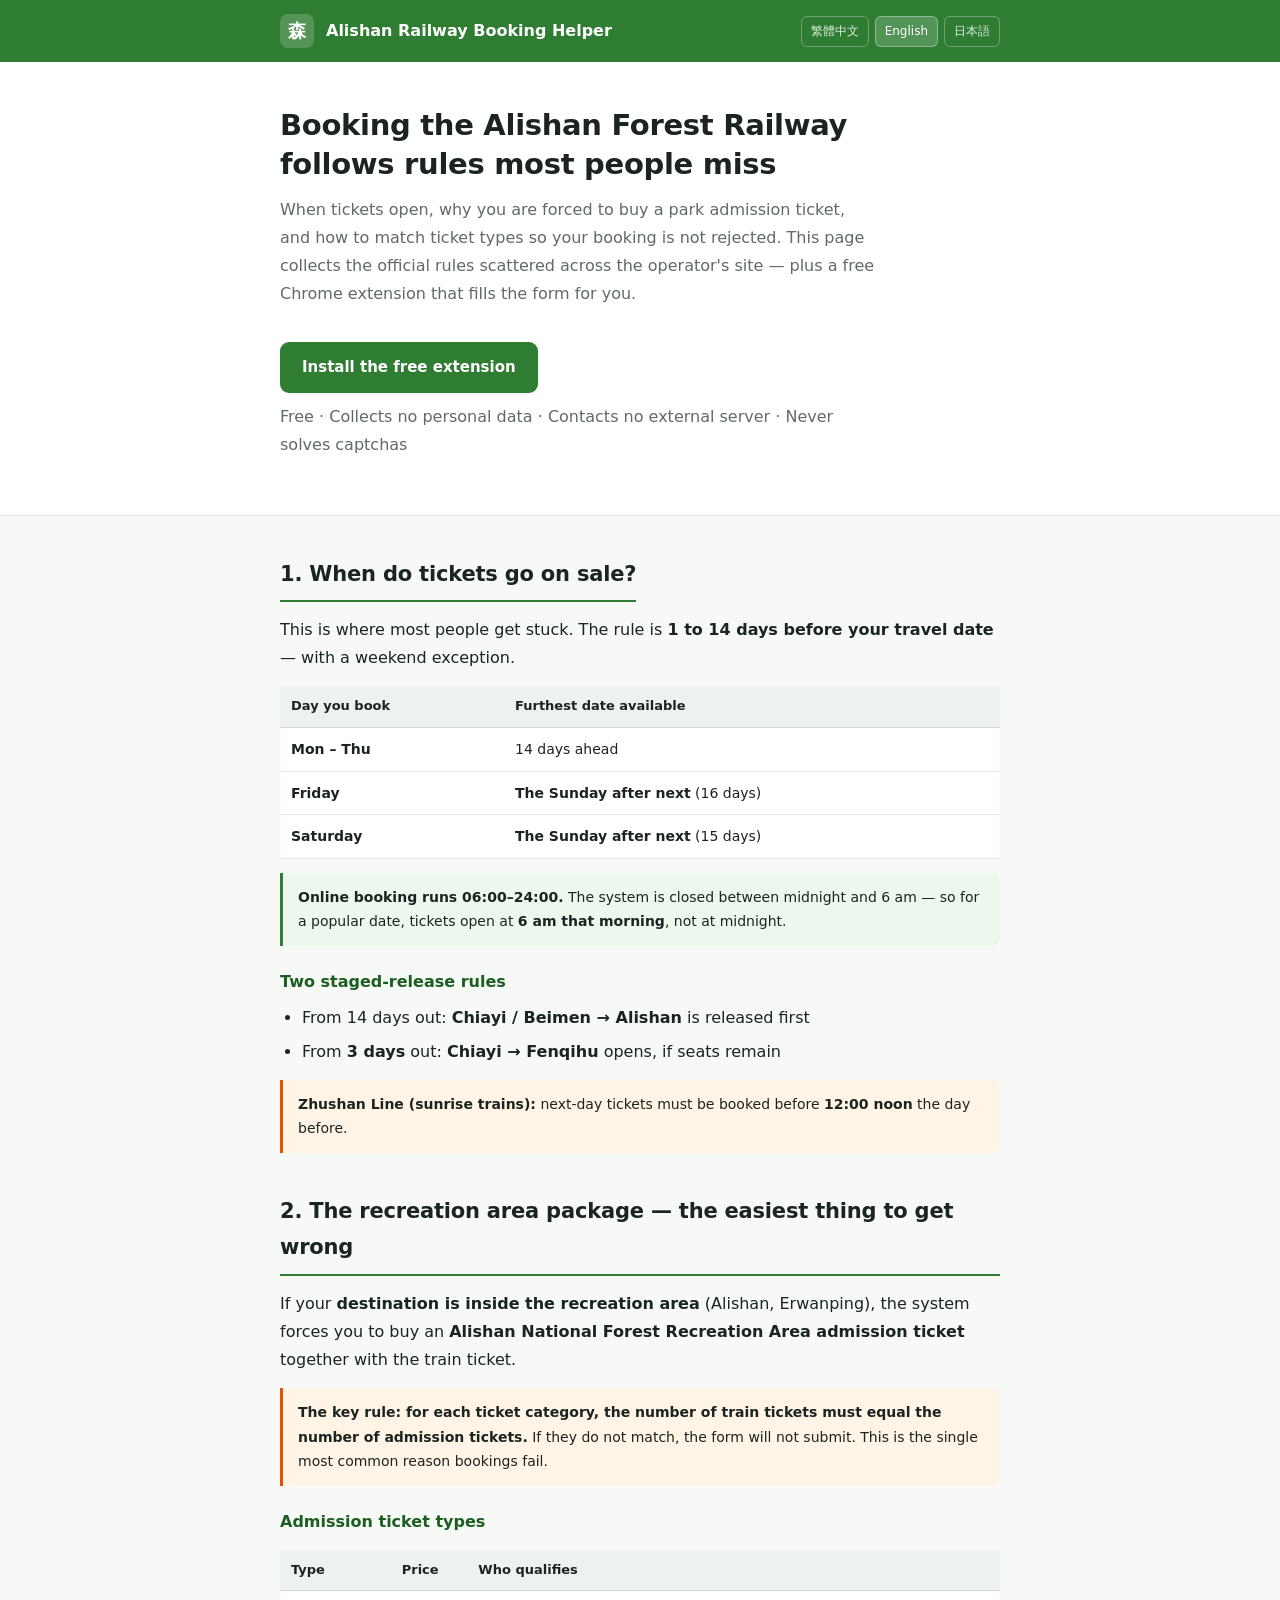
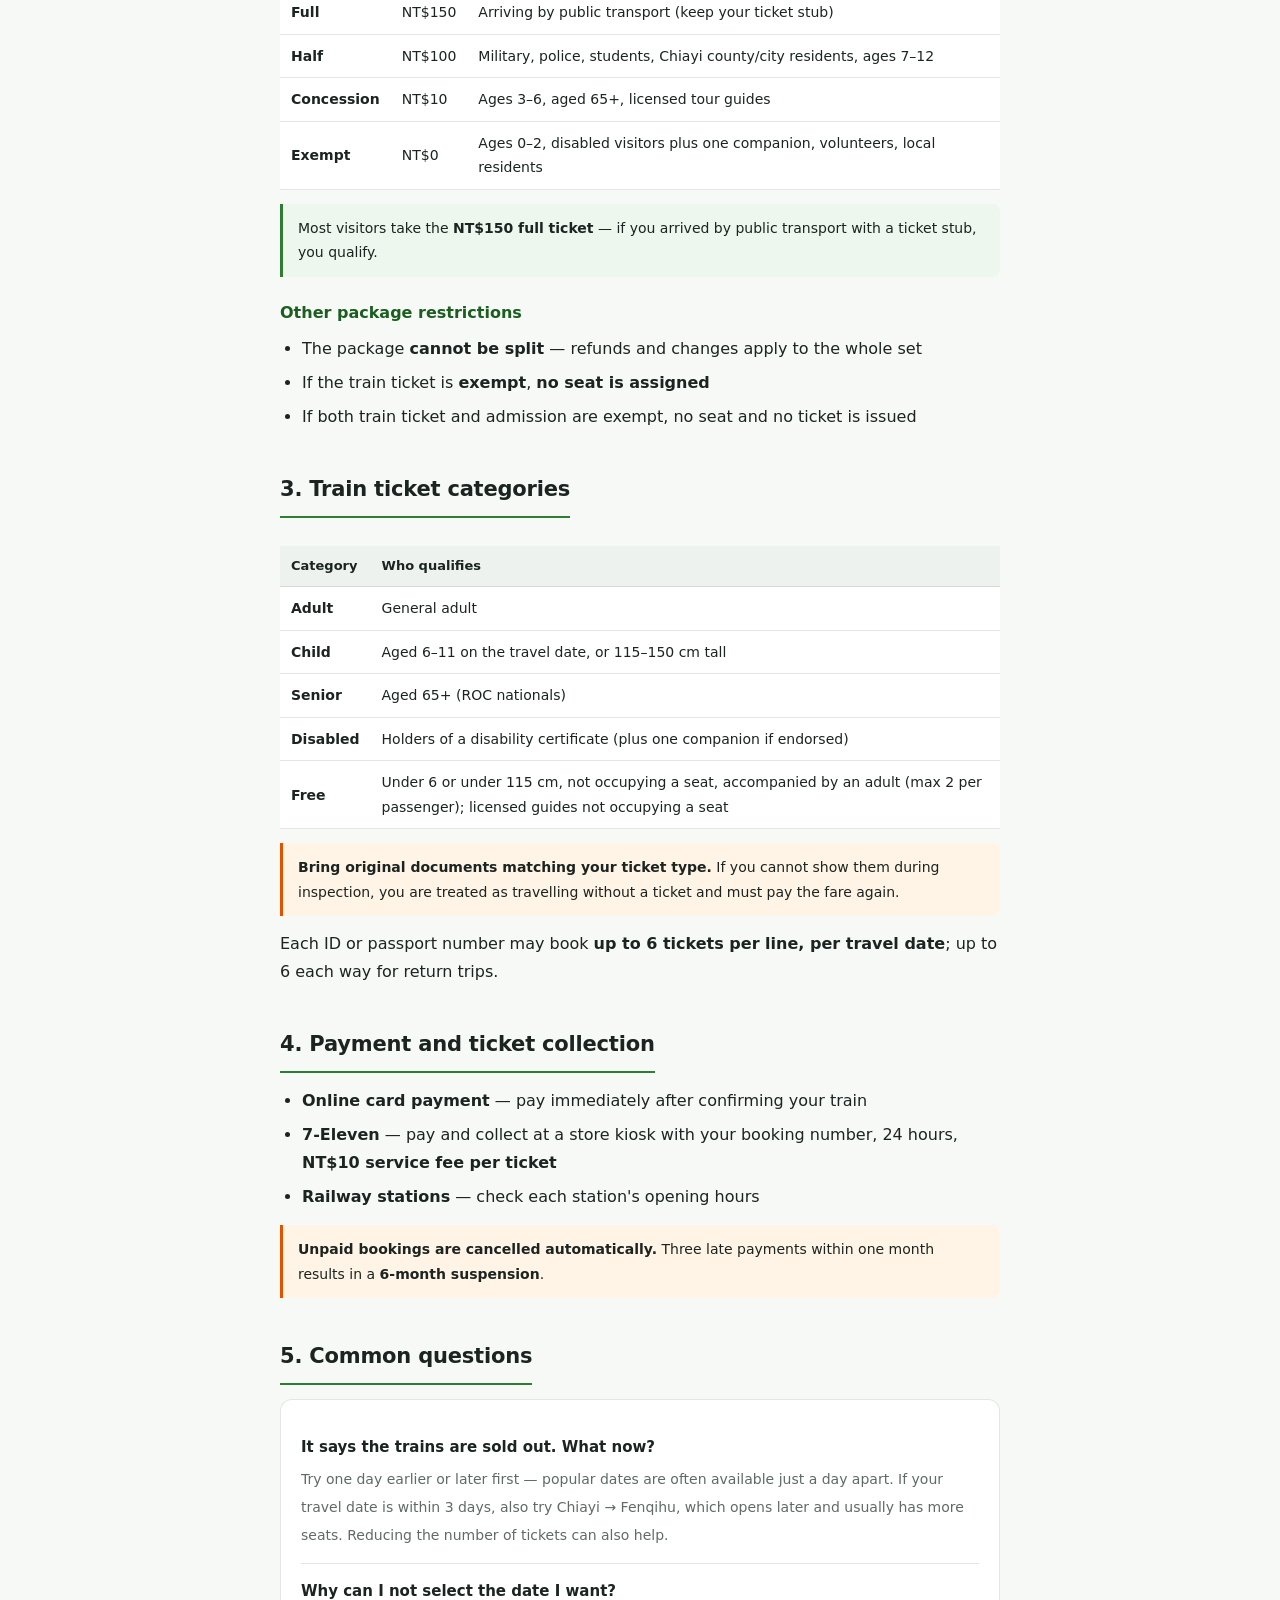
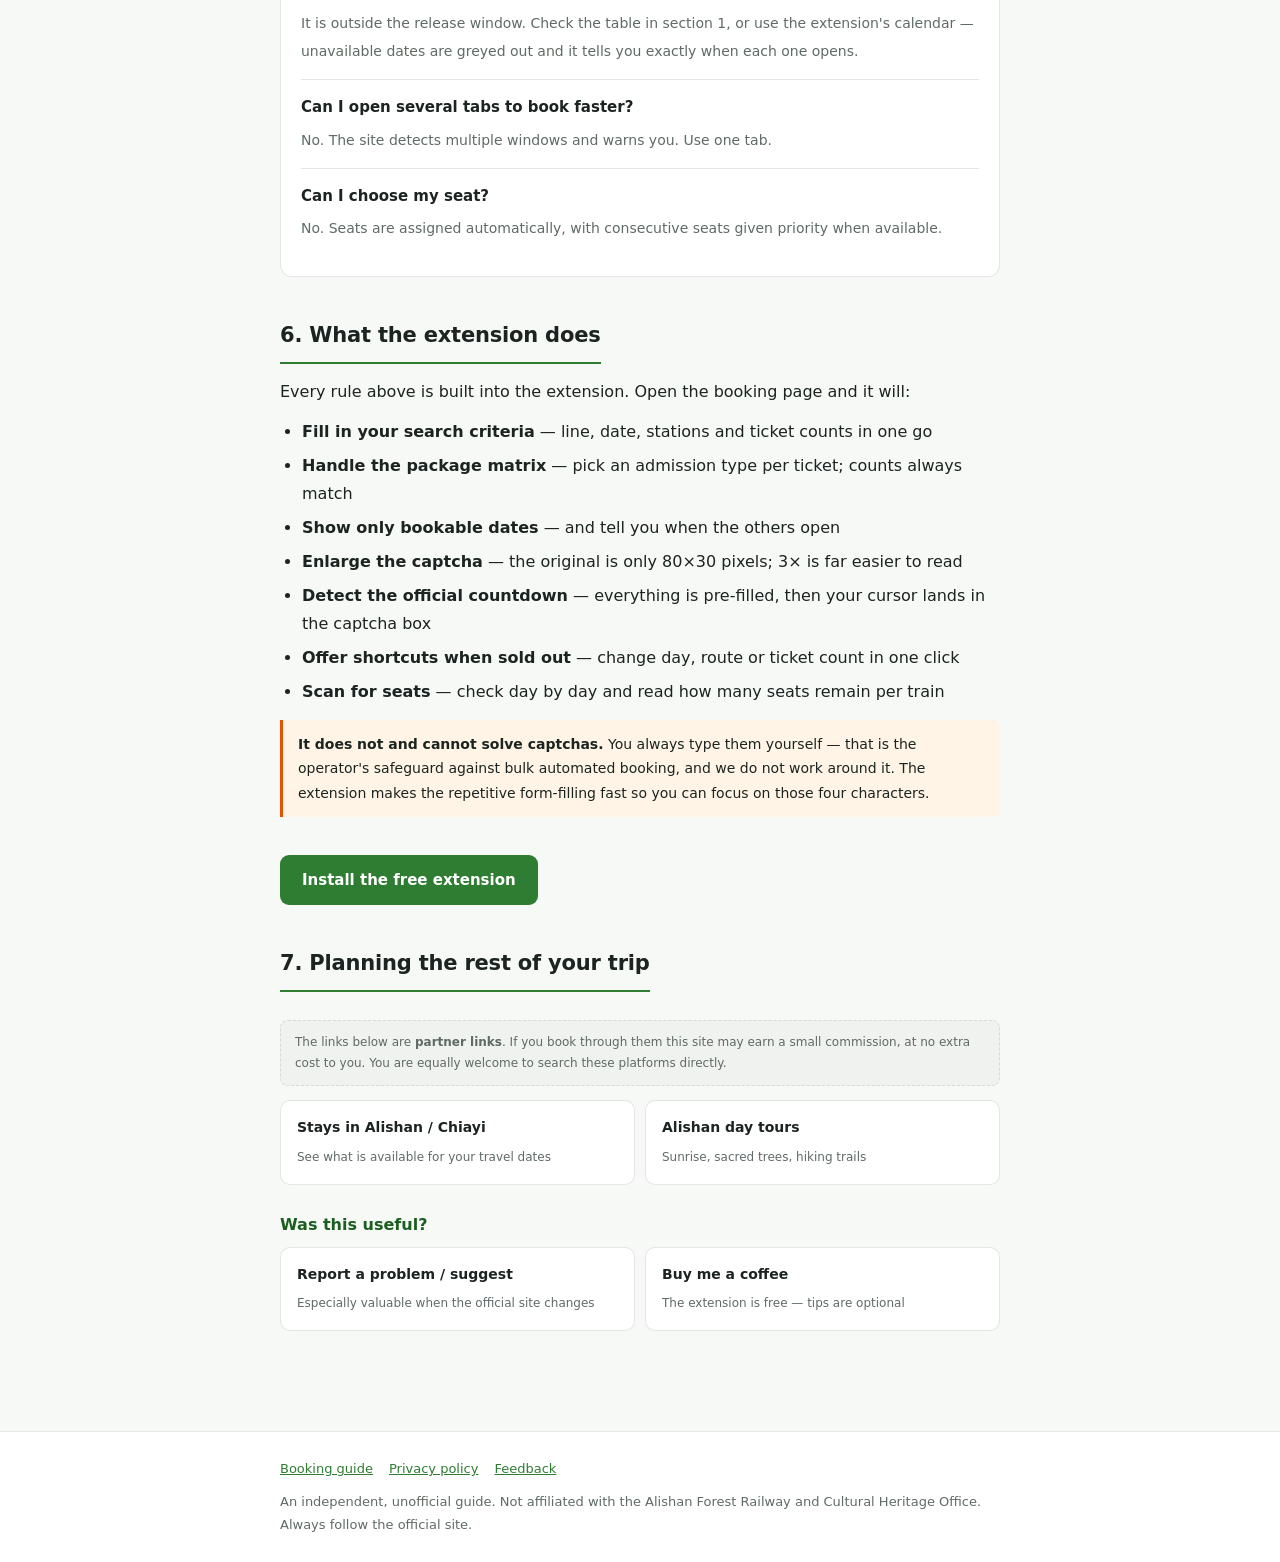
==== en/index.html @ fc240f09 "阿里山林鐵訂票攻略網站 三語言（繁體中文 / English / 日本語）： - 訂票攻略：開賣時間規則、遊樂區套票、票種資格、常見問題 - 隱私權政策：Chrome 擴充上架用 - 零外部資源（無字" ====
<!DOCTYPE html>
<html lang="en">
<head>
<meta charset="UTF-8">
<meta name="viewport" content="width=device-width, initial-scale=1">
<title>Alishan Forest Railway booking guide — release times, package tickets, ticket types</title>
<meta name="description" content="The complete rules for booking the Alishan Forest Railway online: when tickets open, how the recreation area package works, ticket types and prices, plus a free Chrome extension.">
<link rel="stylesheet" href="../style.css">
</head>
<body>
<header><div class="wrap">
  <div class="logo">森</div>
  <div class="site">Alishan Railway Booking Helper</div>
  <nav><a href="../">繁體中文</a><a href="../en/" aria-current="page">English</a><a href="../ja/">日本語</a></nav>
</div></header>

<div class="hero"><div class="wrap">
  <h1>Booking the Alishan Forest Railway<br>follows rules most people miss</h1>
  <p>When tickets open, why you are forced to buy a park admission ticket, and how to match ticket types so your booking is not rejected. This page collects the official rules scattered across the operator's site — plus a free Chrome extension that fills the form for you.</p>
  <a class="cta" href="https://chromewebstore.google.com/" target="_blank" rel="noopener noreferrer">Install the free extension</a>
  <p class="cta-note">Free · Collects no personal data · Contacts no external server · Never solves captchas</p>
</div></div>

<main><div class="wrap">

<section id="when">
<h2>1. When do tickets go on sale?</h2>
<p>This is where most people get stuck. The rule is <strong>1 to 14 days before your travel date</strong> — with a weekend exception.</p>
<table>
<tr><th>Day you book</th><th>Furthest date available</th></tr>
<tr><td>Mon – Thu</td><td>14 days ahead</td></tr>
<tr><td>Friday</td><td><strong>The Sunday after next</strong> (16 days)</td></tr>
<tr><td>Saturday</td><td><strong>The Sunday after next</strong> (15 days)</td></tr>
</table>
<div class="tip"><strong>Online booking runs 06:00–24:00.</strong> The system is closed between midnight and 6 am — so for a popular date, tickets open at <strong>6 am that morning</strong>, not at midnight.</div>
<h3>Two staged-release rules</h3>
<ul>
<li>From 14 days out: <strong>Chiayi / Beimen → Alishan</strong> is released first</li>
<li>From <strong>3 days</strong> out: <strong>Chiayi → Fenqihu</strong> opens, if seats remain</li>
</ul>
<div class="note"><strong>Zhushan Line (sunrise trains):</strong> next-day tickets must be booked before <strong>12:00 noon</strong> the day before.</div>
</section>

<section id="package">
<h2>2. The recreation area package — the easiest thing to get wrong</h2>
<p>If your <strong>destination is inside the recreation area</strong> (Alishan, Erwanping), the system forces you to buy an <strong>Alishan National Forest Recreation Area admission ticket</strong> together with the train ticket.</p>
<div class="note"><strong>The key rule: for each ticket category, the number of train tickets must equal the number of admission tickets.</strong> If they do not match, the form will not submit. This is the single most common reason bookings fail.</div>
<h3>Admission ticket types</h3>
<table>
<tr><th>Type</th><th>Price</th><th>Who qualifies</th></tr>
<tr><td>Full</td><td>NT$150</td><td>Arriving by public transport (keep your ticket stub)</td></tr>
<tr><td>Half</td><td>NT$100</td><td>Military, police, students, Chiayi county/city residents, ages 7–12</td></tr>
<tr><td>Concession</td><td>NT$10</td><td>Ages 3–6, aged 65+, licensed tour guides</td></tr>
<tr><td>Exempt</td><td>NT$0</td><td>Ages 0–2, disabled visitors plus one companion, volunteers, local residents</td></tr>
</table>
<div class="tip">Most visitors take the <strong>NT$150 full ticket</strong> — if you arrived by public transport with a ticket stub, you qualify.</div>
<h3>Other package restrictions</h3>
<ul>
<li>The package <strong>cannot be split</strong> — refunds and changes apply to the whole set</li>
<li>If the train ticket is <strong>exempt</strong>, <strong>no seat is assigned</strong></li>
<li>If both train ticket and admission are exempt, no seat and no ticket is issued</li>
</ul>
</section>

<section id="tickets">
<h2>3. Train ticket categories</h2>
<table>
<tr><th>Category</th><th>Who qualifies</th></tr>
<tr><td>Adult</td><td>General adult</td></tr>
<tr><td>Child</td><td>Aged 6–11 on the travel date, or 115–150 cm tall</td></tr>
<tr><td>Senior</td><td>Aged 65+ (ROC nationals)</td></tr>
<tr><td>Disabled</td><td>Holders of a disability certificate (plus one companion if endorsed)</td></tr>
<tr><td>Free</td><td>Under 6 or under 115 cm, not occupying a seat, accompanied by an adult (max 2 per passenger); licensed guides not occupying a seat</td></tr>
</table>
<div class="note"><strong>Bring original documents matching your ticket type.</strong> If you cannot show them during inspection, you are treated as travelling without a ticket and must pay the fare again.</div>
<p>Each ID or passport number may book <strong>up to 6 tickets per line, per travel date</strong>; up to 6 each way for return trips.</p>
</section>

<section id="pay">
<h2>4. Payment and ticket collection</h2>
<ul>
<li><strong>Online card payment</strong> — pay immediately after confirming your train</li>
<li><strong>7-Eleven</strong> — pay and collect at a store kiosk with your booking number, 24 hours, <strong>NT$10 service fee per ticket</strong></li>
<li><strong>Railway stations</strong> — check each station's opening hours</li>
</ul>
<div class="note"><strong>Unpaid bookings are cancelled automatically.</strong> Three late payments within one month results in a <strong>6-month suspension</strong>.</div>
</section>

<section id="faq">
<h2>5. Common questions</h2>
<div class="card">
<div class="faq"><b>It says the trains are sold out. What now?</b>
<span>Try one day earlier or later first — popular dates are often available just a day apart. If your travel date is within 3 days, also try Chiayi → Fenqihu, which opens later and usually has more seats. Reducing the number of tickets can also help.</span></div>
<div class="faq"><b>Why can I not select the date I want?</b>
<span>It is outside the release window. Check the table in section 1, or use the extension's calendar — unavailable dates are greyed out and it tells you exactly when each one opens.</span></div>
<div class="faq"><b>Can I open several tabs to book faster?</b>
<span>No. The site detects multiple windows and warns you. Use one tab.</span></div>
<div class="faq"><b>Can I choose my seat?</b>
<span>No. Seats are assigned automatically, with consecutive seats given priority when available.</span></div>
</div>
</section>

<section id="ext">
<h2>6. What the extension does</h2>
<p>Every rule above is built into the extension. Open the booking page and it will:</p>
<ul>
<li><strong>Fill in your search criteria</strong> — line, date, stations and ticket counts in one go</li>
<li><strong>Handle the package matrix</strong> — pick an admission type per ticket; counts always match</li>
<li><strong>Show only bookable dates</strong> — and tell you when the others open</li>
<li><strong>Enlarge the captcha</strong> — the original is only 80×30 pixels; 3× is far easier to read</li>
<li><strong>Detect the official countdown</strong> — everything is pre-filled, then your cursor lands in the captcha box</li>
<li><strong>Offer shortcuts when sold out</strong> — change day, route or ticket count in one click</li>
<li><strong>Scan for seats</strong> — check day by day and read how many seats remain per train</li>
</ul>
<div class="note"><strong>It does not and cannot solve captchas.</strong> You always type them yourself — that is the operator's safeguard against bulk automated booking, and we do not work around it. The extension makes the repetitive form-filling fast so you can focus on those four characters.</div>
<p style="margin-top:16px"><a class="cta" href="https://chromewebstore.google.com/" target="_blank" rel="noopener noreferrer">Install the free extension</a></p>
</section>

<section id="more">
<h2>7. Planning the rest of your trip</h2>
<div class="disclose">The links below are <strong>partner links</strong>. If you book through them this site may earn a small commission, at no extra cost to you. You are equally welcome to search these platforms directly.</div>
<div class="links">
  <a href="https://www.booking.com/" target="_blank" rel="noopener noreferrer"><b>Stays in Alishan / Chiayi</b><span>See what is available for your travel dates</span></a>
  <a href="https://www.kkday.com/" target="_blank" rel="noopener noreferrer"><b>Alishan day tours</b><span>Sunrise, sacred trees, hiking trails</span></a>
</div>
<h3 style="margin-top:26px">Was this useful?</h3>
<div class="links">
  <a href="https://forms.gle/" target="_blank" rel="noopener noreferrer"><b>Report a problem / suggest</b><span>Especially valuable when the official site changes</span></a>
  <a href="https://ko-fi.com/" target="_blank" rel="noopener noreferrer"><b>Buy me a coffee</b><span>The extension is free — tips are optional</span></a>
</div>
</section>

</div></main>

<footer><div class="wrap">
  <div class="row">
    <a href="../en/">Booking guide</a>
    <a href="../en/privacy.html">Privacy policy</a>
    <a href="https://forms.gle/" target="_blank" rel="noopener noreferrer">Feedback</a>
  </div>
  <div>An independent, unofficial guide. Not affiliated with the Alishan Forest Railway and Cultural Heritage Office. Always follow the official site.</div>
</div></footer>
</body>
</html>
---- style.css ----
/* 阿里山林鐵訂票攻略 — 共用樣式
   零外部資源：不載入任何字型 / CDN / 追蹤腳本 */
:root{
  --primary:#2e7d32; --primary-dark:#1b5e20; --accent:#d84315;
  --text:#1b2420; --muted:#5f6b64; --faint:#8b968f;
  --bg:#f7f9f7; --card:#fff; --line:rgba(0,0,0,.10);
  --warn:#e65100; --warn-bg:#fff4e5; --ok-bg:#edf7ee;
  --max:760px;
}
*{box-sizing:border-box;margin:0;padding:0}
html{scroll-behavior:smooth}
body{
  font-family:-apple-system,"Noto Sans TC","Noto Sans JP","Microsoft JhengHei",system-ui,"Segoe UI",sans-serif;
  background:var(--bg);color:var(--text);line-height:1.75;font-size:16px;
}
.wrap{max-width:var(--max);margin:0 auto;padding:0 20px}

header{background:var(--primary);color:#fff;padding:14px 0}
header .wrap{display:flex;align-items:center;gap:12px;flex-wrap:wrap}
header .logo{width:34px;height:34px;background:rgba(255,255,255,.18);border-radius:8px;
  display:flex;align-items:center;justify-content:center;font-weight:700;font-size:18px;flex-shrink:0}
header .site{font-weight:700;font-size:16px;flex:1}
header nav{display:flex;gap:6px;flex-wrap:wrap}
header nav a{color:#fff;text-decoration:none;font-size:12px;opacity:.85;
  padding:4px 9px;border:1px solid rgba(255,255,255,.35);border-radius:6px}
header nav a:hover,header nav a[aria-current]{opacity:1;background:rgba(255,255,255,.18)}

.hero{background:var(--card);border-bottom:1px solid var(--line);padding:44px 0}
.hero h1{font-size:29px;line-height:1.35;margin-bottom:12px;letter-spacing:-.3px}
.hero p{color:var(--muted);font-size:16px;max-width:600px}
.cta{display:inline-flex;align-items:center;gap:8px;margin-top:22px;background:var(--primary);
  color:#fff;text-decoration:none;padding:12px 22px;border-radius:9px;font-weight:700;font-size:15px}
.cta:hover{background:var(--primary-dark)}
.cta-note{font-size:12px;color:var(--faint);margin-top:10px}

main{padding:40px 0 60px}
section{margin-bottom:40px}
h2{font-size:21px;margin-bottom:14px;padding-bottom:8px;border-bottom:2px solid var(--primary);
  display:inline-block;letter-spacing:-.2px}
h3{font-size:16px;margin:22px 0 8px;color:var(--primary-dark)}
p{margin-bottom:12px}
ul,ol{margin:0 0 14px 22px}
li{margin-bottom:6px}
strong{font-weight:700}

.card{background:var(--card);border:1px solid var(--line);border-radius:12px;padding:20px;margin-bottom:16px}
.note{background:var(--warn-bg);border-left:3px solid var(--warn);padding:12px 15px;
  border-radius:0 8px 8px 0;font-size:14px;margin:14px 0}
.tip{background:var(--ok-bg);border-left:3px solid var(--primary);padding:12px 15px;
  border-radius:0 8px 8px 0;font-size:14px;margin:14px 0}

table{width:100%;border-collapse:collapse;margin:14px 0;font-size:14px;background:var(--card)}
th,td{padding:9px 11px;text-align:left;border-bottom:1px solid var(--line)}
th{background:#eef2ef;font-weight:600;font-size:13px}
td:first-child{font-weight:600;white-space:nowrap}

.faq{border-bottom:1px solid var(--line);padding:14px 0}
.faq:last-child{border-bottom:none}
.faq b{display:block;margin-bottom:5px;font-size:15px}
.faq span{color:var(--muted);font-size:14px}

.links{display:grid;gap:10px;grid-template-columns:1fr 1fr}
@media(max-width:600px){.links{grid-template-columns:1fr}.hero h1{font-size:23px}}
.links a{display:block;background:var(--card);border:1px solid var(--line);border-radius:10px;
  padding:14px 16px;text-decoration:none;color:var(--text)}
.links a:hover{border-color:var(--primary)}
.links b{display:block;font-size:14px;margin-bottom:2px}
.links span{font-size:12px;color:var(--muted)}

.disclose{background:#f0f2f0;border:1px dashed var(--line);border-radius:8px;
  padding:11px 14px;font-size:12px;color:var(--muted);margin:14px 0}

footer{background:#fff;border-top:1px solid var(--line);padding:26px 0;font-size:13px;color:var(--muted)}
footer a{color:var(--primary)}
footer .row{display:flex;gap:16px;flex-wrap:wrap;margin-bottom:10px}
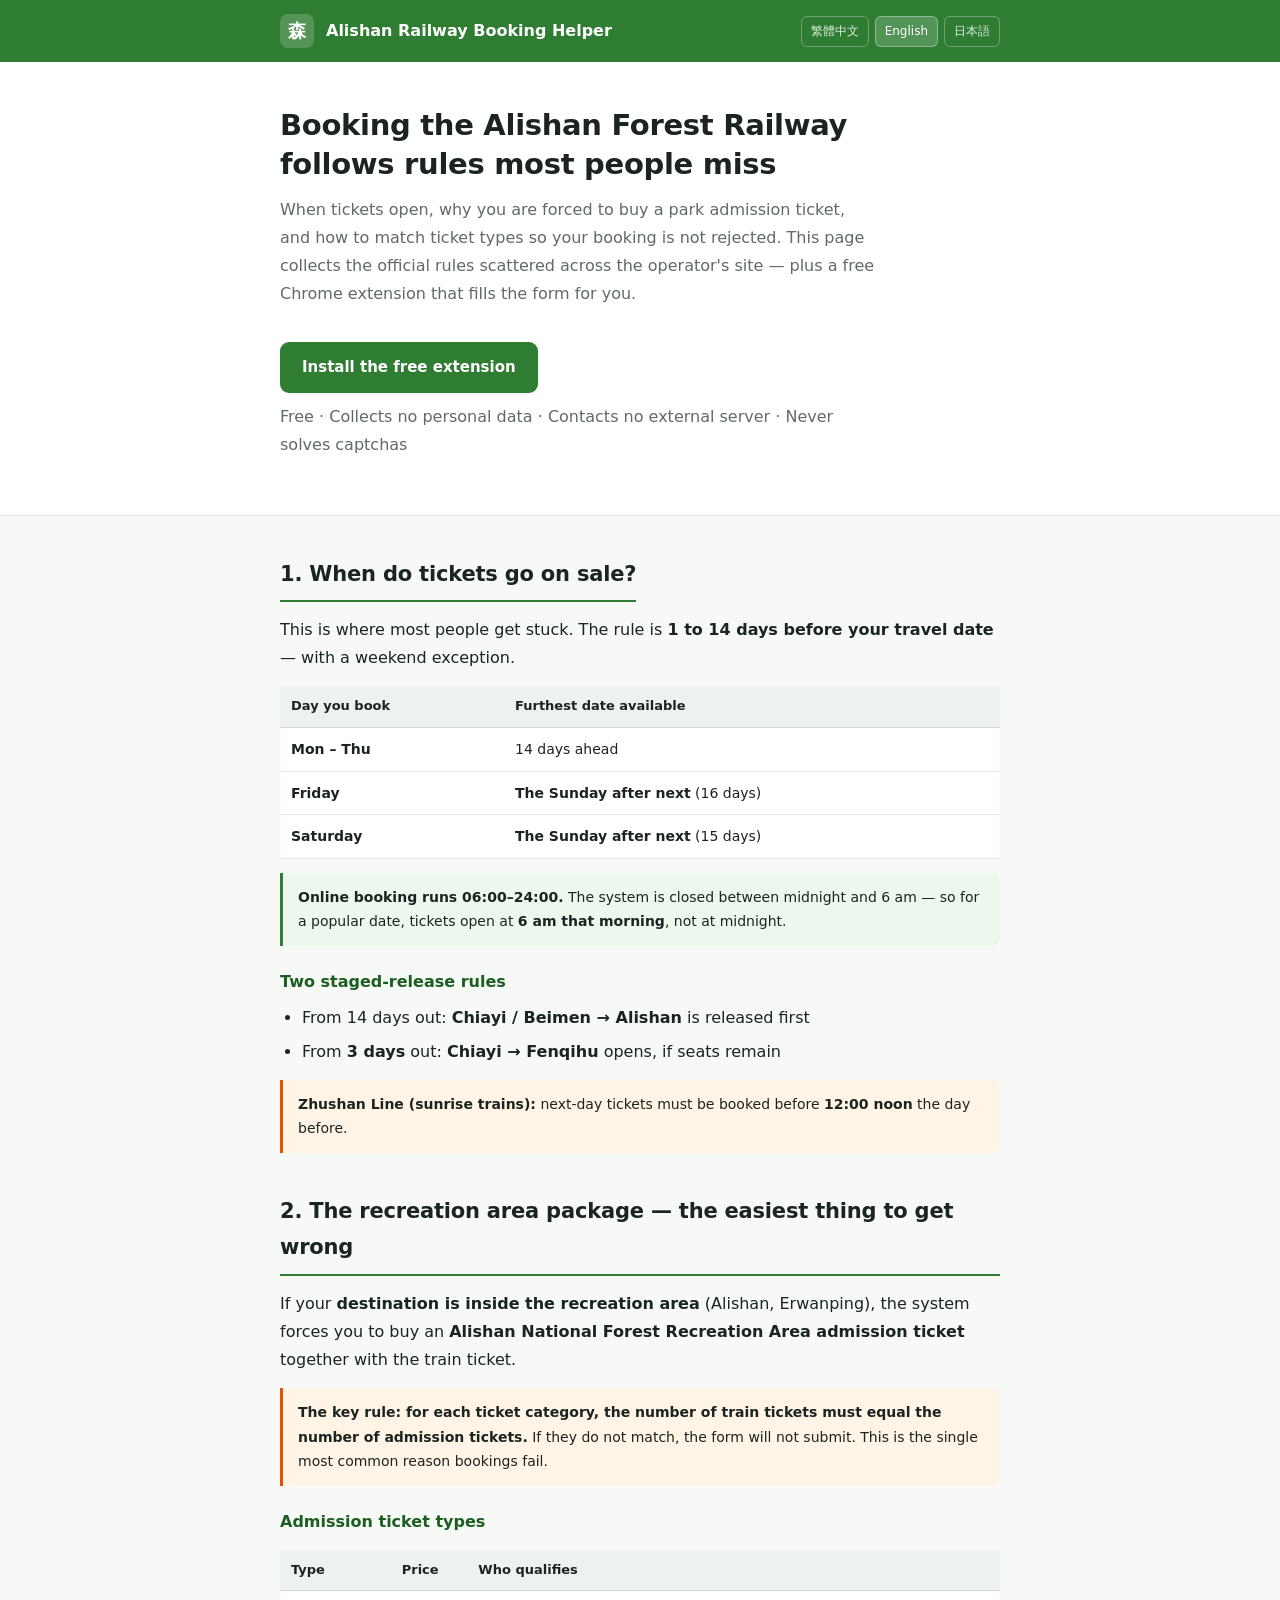
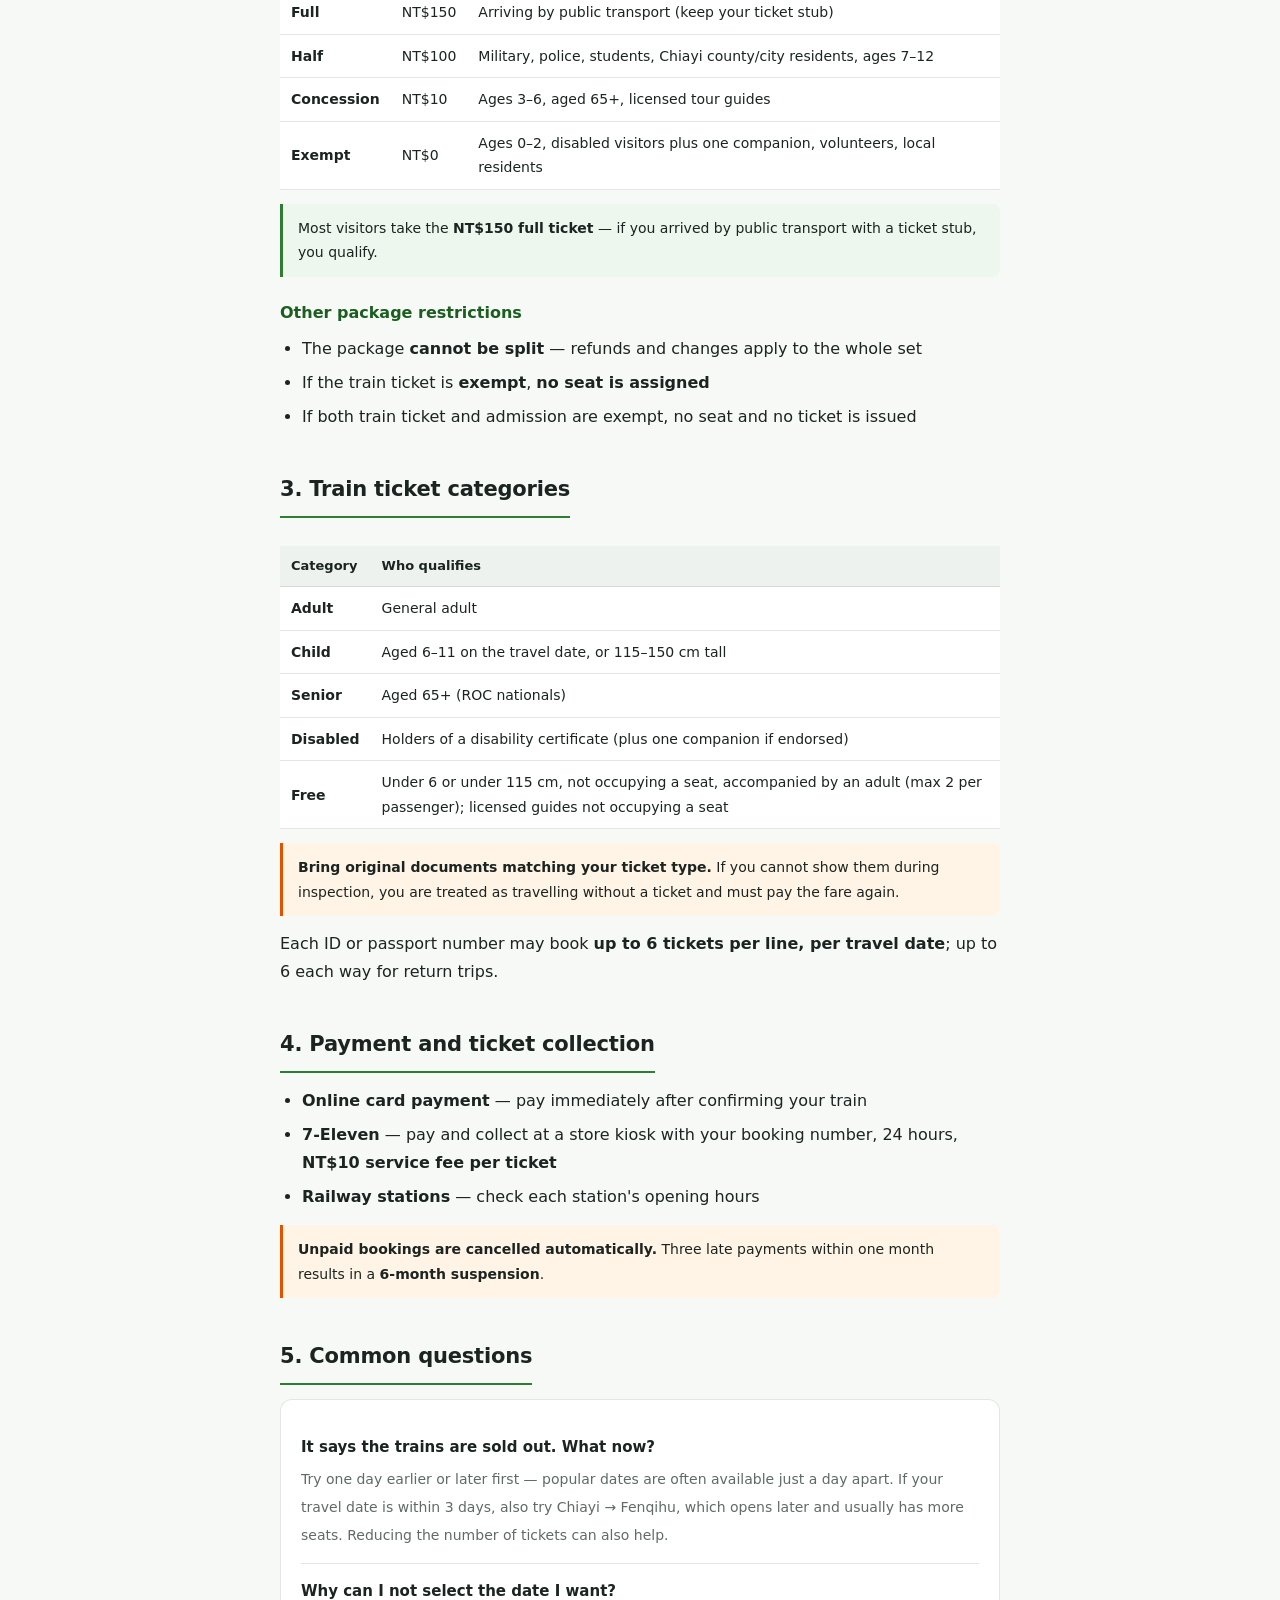
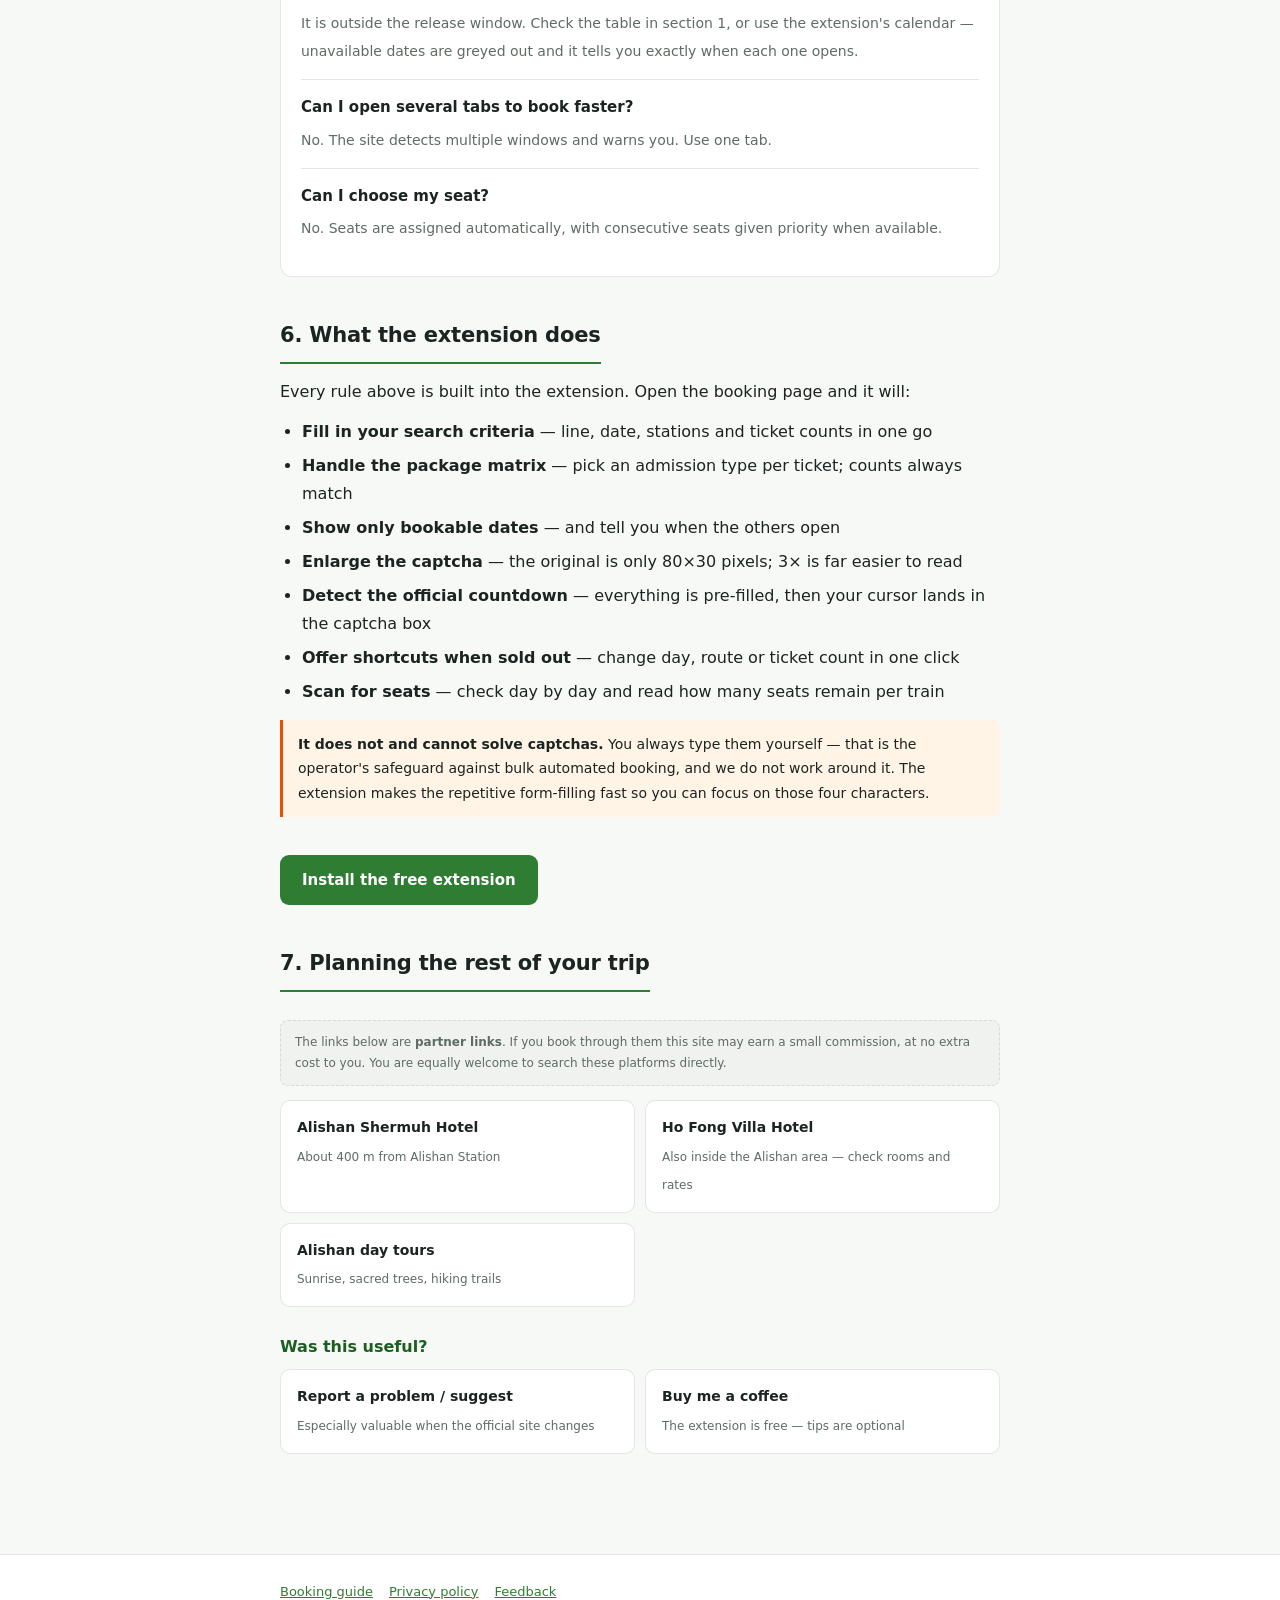
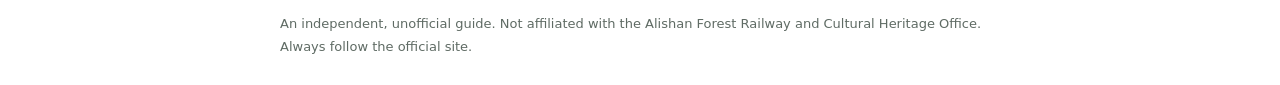
==== commit 4efc36b2: "接上 Trip.com 聯盟連結（三語言站別/幣別、web/ext 流量分流）" ====
--- a/en/index.html
+++ b/en/index.html
@@ -120,8 +120,9 @@
 <h2>7. Planning the rest of your trip</h2>
 <div class="disclose">The links below are <strong>partner links</strong>. If you book through them this site may earn a small commission, at no extra cost to you. You are equally welcome to search these platforms directly.</div>
 <div class="links">
-  <a href="https://www.booking.com/" target="_blank" rel="noopener noreferrer"><b>Stays in Alishan / Chiayi</b><span>See what is available for your travel dates</span></a>
-  <a href="https://www.kkday.com/" target="_blank" rel="noopener noreferrer"><b>Alishan day tours</b><span>Sunrise, sacred trees, hiking trails</span></a>
+  <a href="https://www.trip.com/hotels/chiayi-county-hotel-detail-1229576/alishan-shermuh-international-tourist-hotel/?Allianceid=9409583&SID=325182901&trip_sub1=web&trip_sub3=D18799279&curr=USD" target="_blank" rel="noopener noreferrer"><b>Alishan Shermuh Hotel</b><span>About 400 m from Alishan Station</span></a>
+  <a href="https://www.trip.com/hotels/chiayi-county-hotel-detail-1303945/ho-fong-villa-hotel/?Allianceid=9409583&SID=325182901&trip_sub1=web&trip_sub3=D18799279&curr=USD" target="_blank" rel="noopener noreferrer"><b>Ho Fong Villa Hotel</b><span>Also inside the Alishan area — check rooms and rates</span></a>
+  <a href="https://www.trip.com/things-to-do/list?searchkey=5152&searchtype=1&Allianceid=9409583&SID=325182901&trip_sub1=web&trip_sub3=D18798999&curr=USD" target="_blank" rel="noopener noreferrer"><b>Alishan day tours</b><span>Sunrise, sacred trees, hiking trails</span></a>
 </div>
 <h3 style="margin-top:26px">Was this useful?</h3>
 <div class="links">
